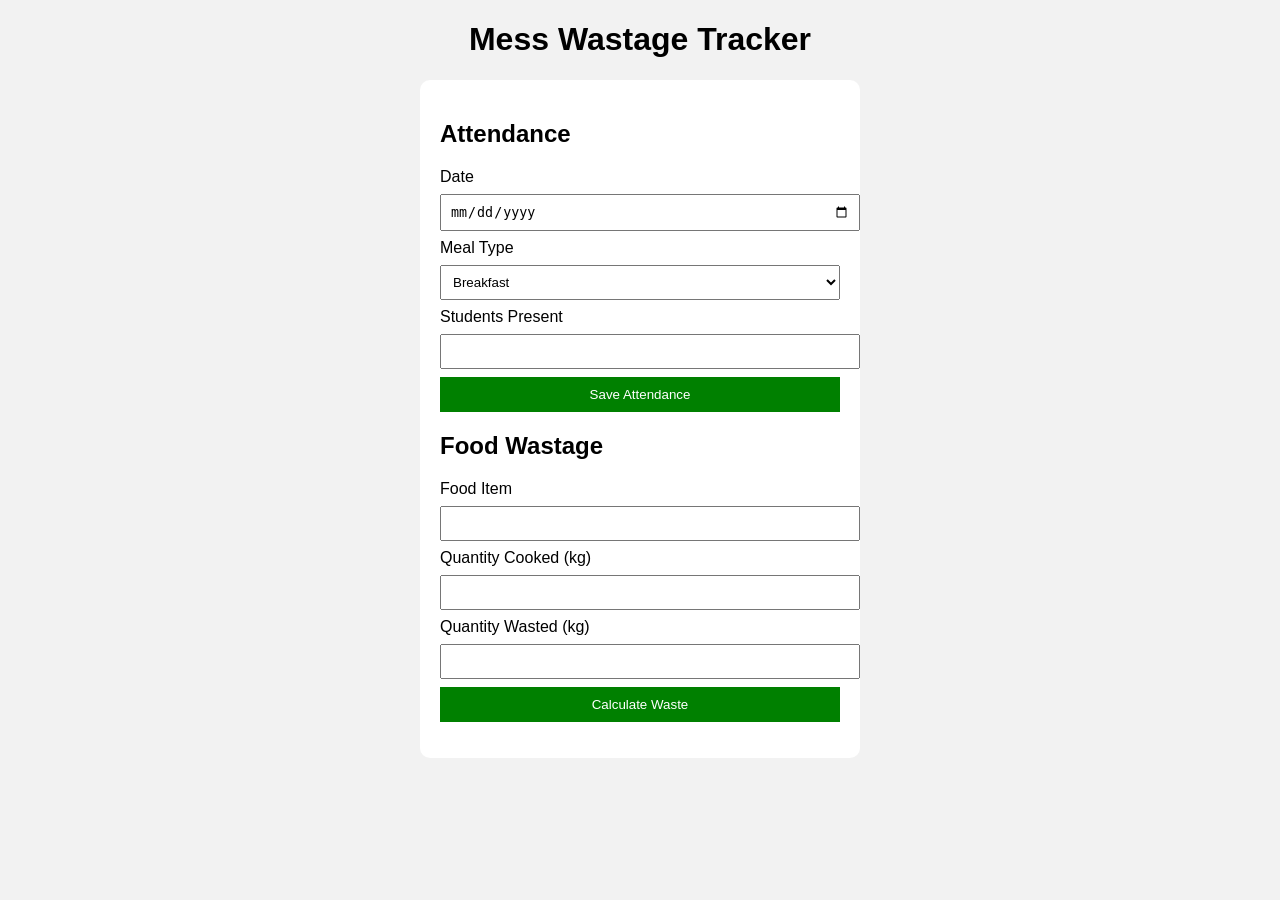
==== index.html @ 3ab22391 "Initial commit - mess tracker project" ====
<!DOCTYPE html>
<html>
<head>
    <title>Mess Wastage Tracker</title>
    <link rel="stylesheet" href="style.css">
</head>

<body>

<h1>Mess Wastage Tracker</h1>

<div class="container">

<h2>Attendance</h2>

<label>Date</label>
<input type="date" id="date">

<label>Meal Type</label>
<select id="meal">
<option>Breakfast</option>
<option>Lunch</option>
<option>Dinner</option>
</select>

<label>Students Present</label>
<input type="number" id="students">

<button onclick="saveAttendance()">Save Attendance</button>

<h2>Food Wastage</h2>

<label>Food Item</label>
<input type="text" id="food">

<label>Quantity Cooked (kg)</label>
<input type="number" id="cooked">

<label>Quantity Wasted (kg)</label>
<input type="number" id="wasted">

<button onclick="calculateWaste()">Calculate Waste</button>

<p id="result"></p>

</div>

<script src="script.js"></script>

</body>
</html>
---- style.css ----
body{
    font-family: Arial;
    background-color: #f2f2f2;
}

h1{
    text-align:center;
}

.container{
    width:400px;
    margin:auto;
    background:white;
    padding:20px;
    border-radius:10px;
}

input,select{
    width:100%;
    padding:8px;
    margin:8px 0;
}

button{
    width:100%;
    padding:10px;
    background-color:green;
    color:white;
    border:none;
    cursor:pointer;
}

button:hover{
    background-color:darkgreen;
}
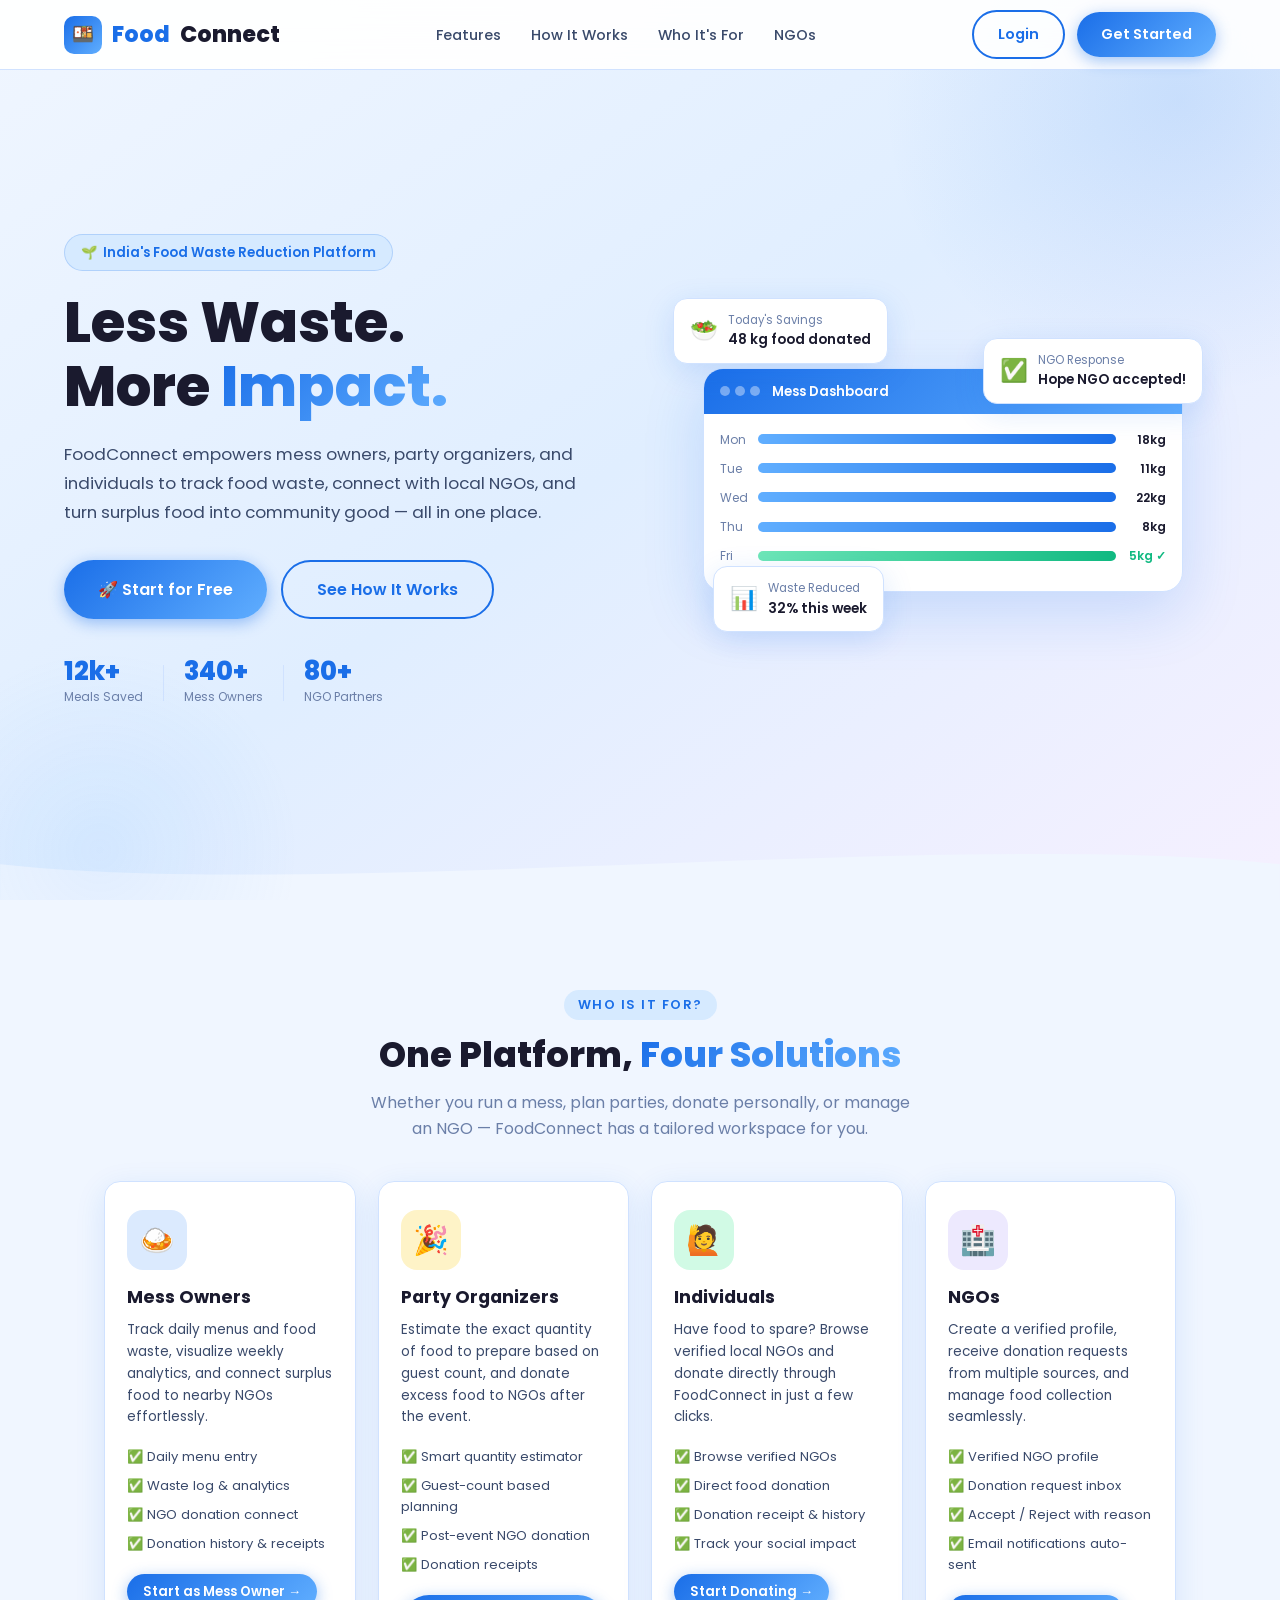
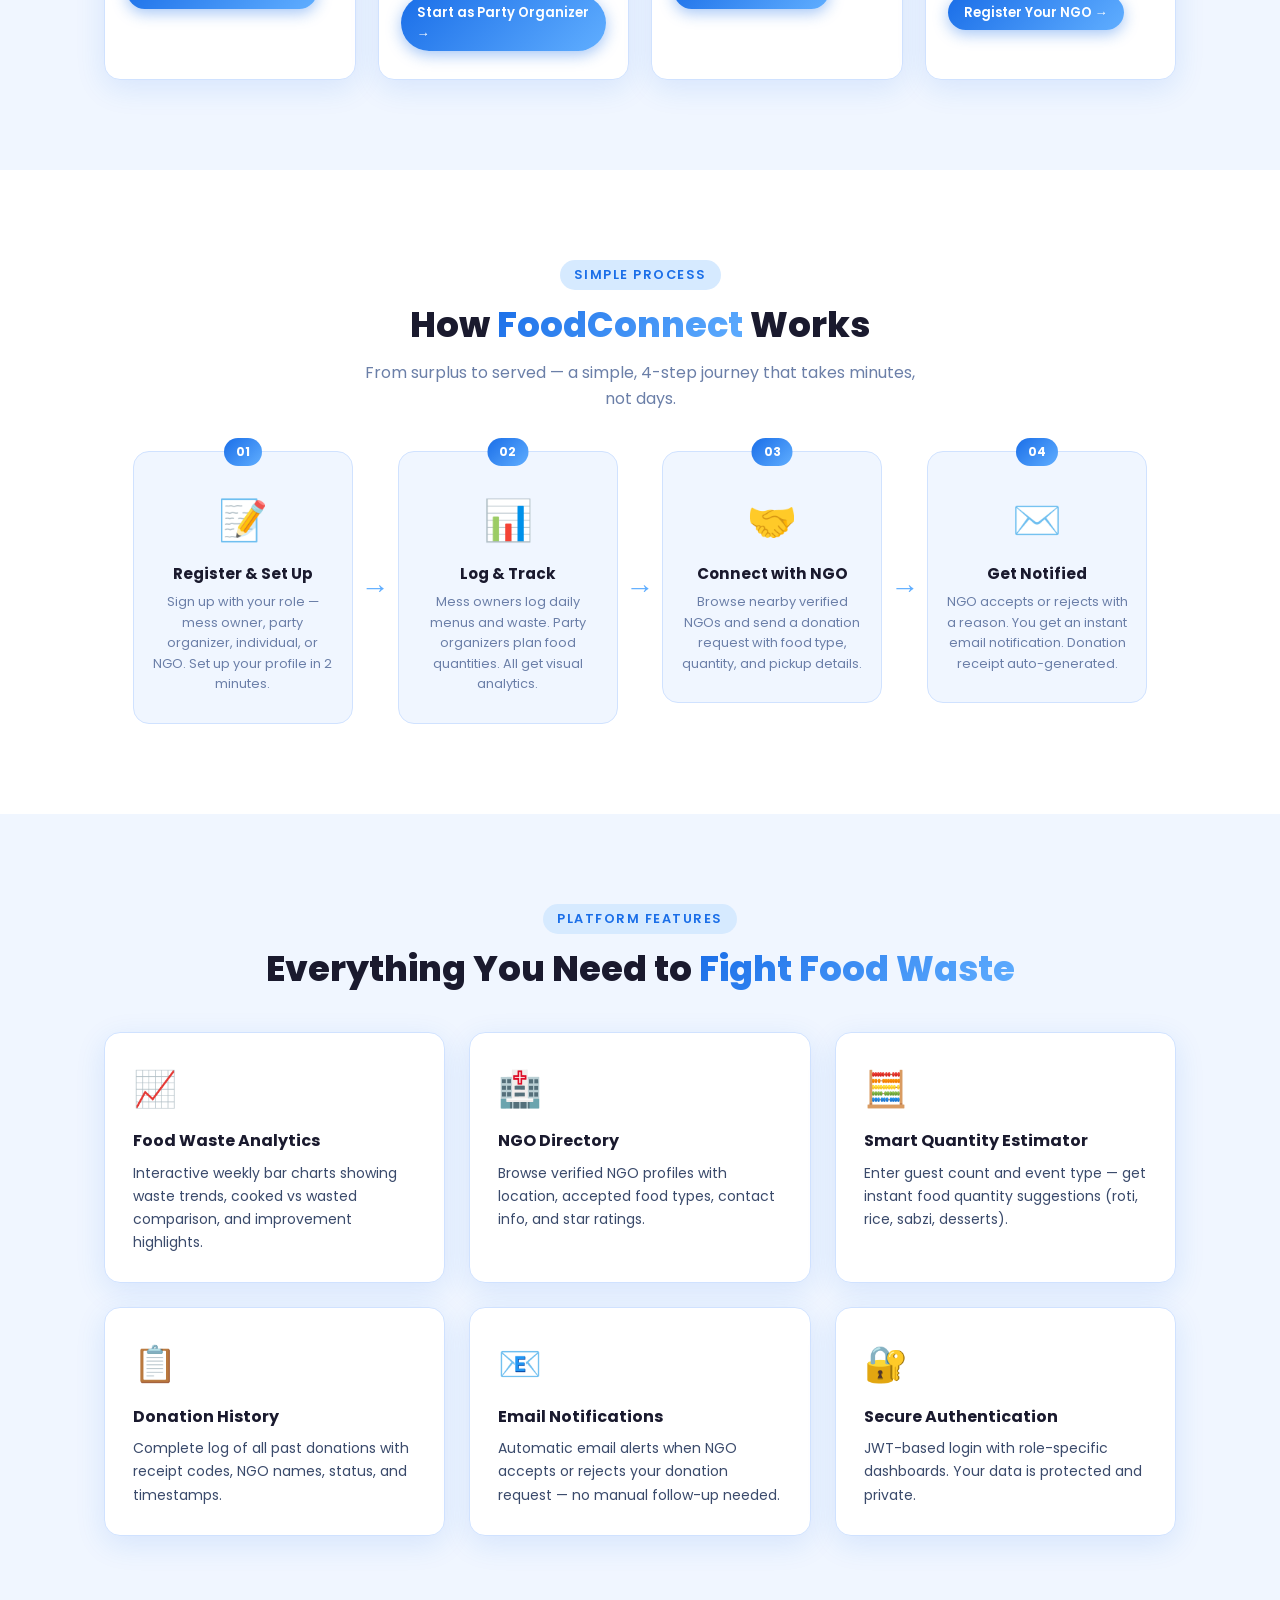
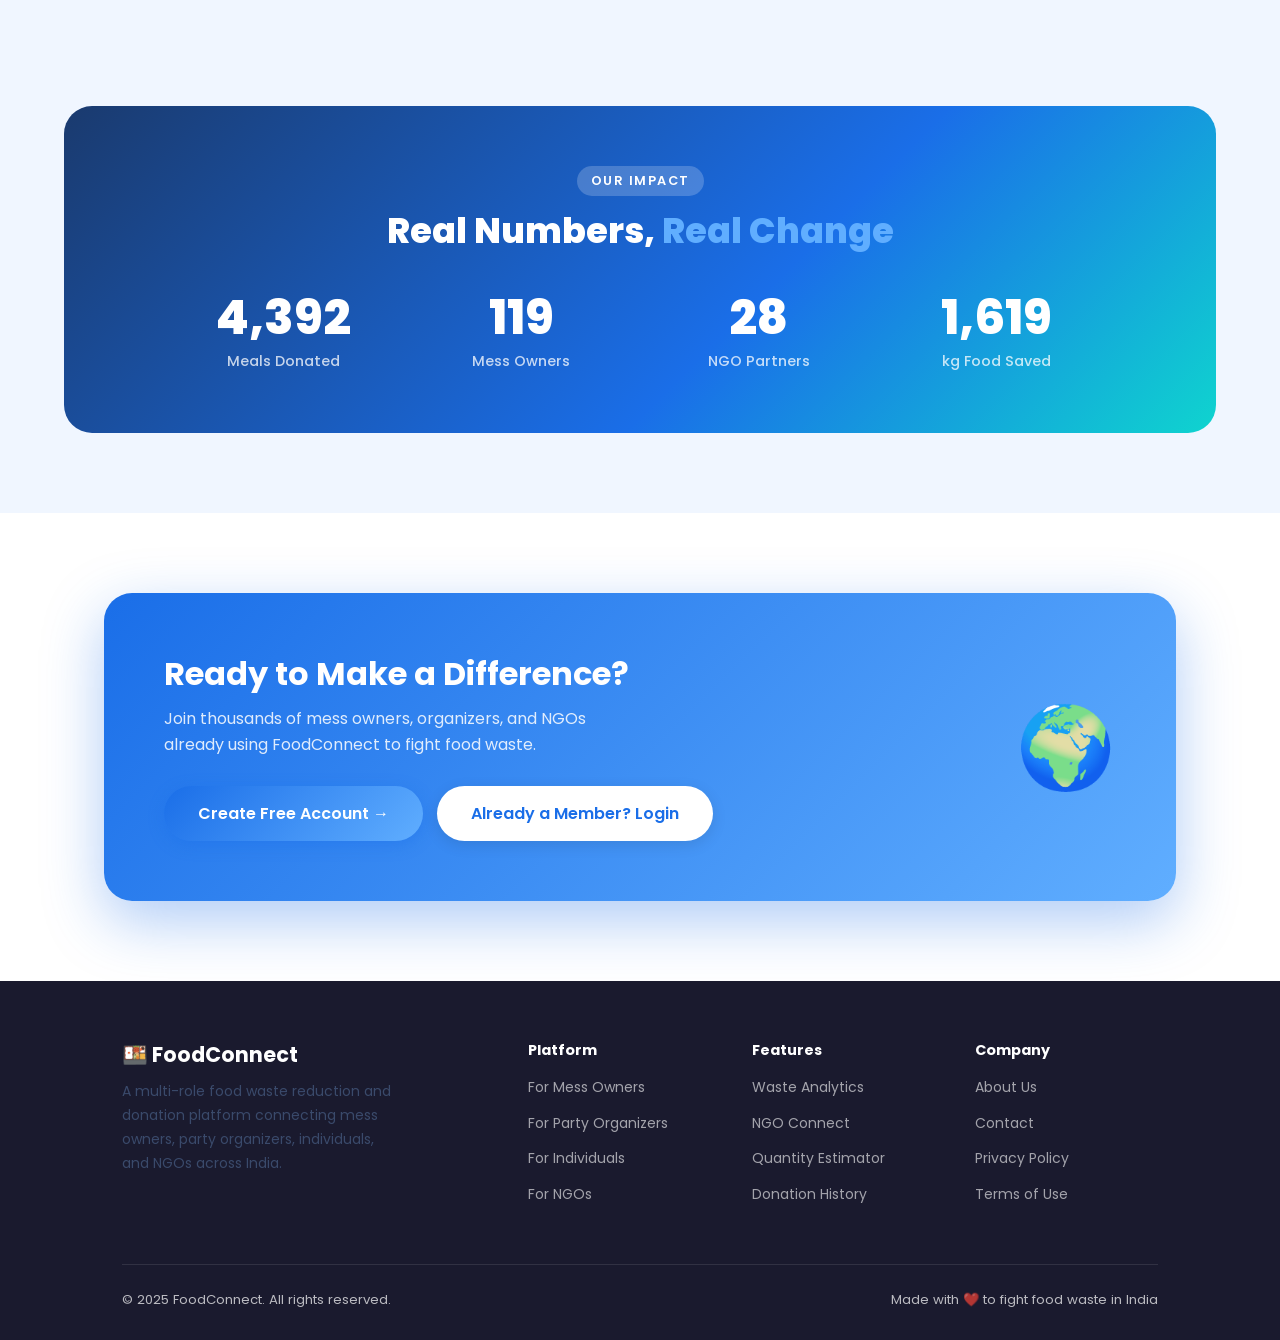
==== commit b63a7f40: "Add full FoodConnect app - frontend, backend, auth fix, email optional config" ====
--- a/index.html
+++ b/index.html
@@ -1,51 +1,379 @@
 <!DOCTYPE html>
-<html>
+<html lang="en">
 <head>
-    <title>Mess Wastage Tracker</title>
-    <link rel="stylesheet" href="style.css">
+  <meta charset="UTF-8">
+  <meta name="viewport" content="width=device-width, initial-scale=1.0">
+  <title>FoodConnect — Food Waste Reduction & Donation Platform</title>
+  <meta name="description" content="FoodConnect connects mess owners, party organizers, and individuals with NGOs to reduce food waste and feed communities.">
+  <link rel="stylesheet" href="style.css">
+  <link rel="stylesheet" href="css/landing.css">
 </head>
-
 <body>
 
-<h1>Mess Wastage Tracker</h1>
-
-<div class="container">
-
-<h2>Attendance</h2>
-
-<label>Date</label>
-<input type="date" id="date">
-
-<label>Meal Type</label>
-<select id="meal">
-<option>Breakfast</option>
-<option>Lunch</option>
-<option>Dinner</option>
-</select>
-
-<label>Students Present</label>
-<input type="number" id="students">
-
-<button onclick="saveAttendance()">Save Attendance</button>
-
-<h2>Food Wastage</h2>
-
-<label>Food Item</label>
-<input type="text" id="food">
-
-<label>Quantity Cooked (kg)</label>
-<input type="number" id="cooked">
-
-<label>Quantity Wasted (kg)</label>
-<input type="number" id="wasted">
-
-<button onclick="calculateWaste()">Calculate Waste</button>
-
-<p id="result"></p>
-
-</div>
-
-<script src="script.js"></script>
-
+<!-- NAVBAR -->
+<nav class="navbar" id="navbar">
+  <div class="nav-logo">
+    <div class="logo-icon">🍱</div>
+    Food<span>Connect</span>
+  </div>
+  <ul class="nav-links">
+    <li><a href="#features">Features</a></li>
+    <li><a href="#how-it-works">How It Works</a></li>
+    <li><a href="#roles">Who It's For</a></li>
+    <li><a href="#ngos">NGOs</a></li>
+  </ul>
+  <div class="nav-btns">
+    <a href="login.html" class="btn btn-outline">Login</a>
+    <a href="signup.html" class="btn btn-primary">Get Started</a>
+  </div>
+</nav>
+
+<!-- HERO SECTION -->
+<section class="hero hero-bg" id="hero">
+  <div class="hero-container">
+    <div class="hero-content animate-fade-left">
+      <div class="hero-badge">
+        <span>🌱</span> India's Food Waste Reduction Platform
+      </div>
+      <h1 class="hero-title">
+        Less Waste.<br>
+        More <span class="gradient-text">Impact.</span>
+      </h1>
+      <p class="hero-desc">
+        FoodConnect empowers mess owners, party organizers, and individuals to track food waste,
+        connect with local NGOs, and turn surplus food into community good — all in one place.
+      </p>
+      <div class="hero-actions">
+        <a href="signup.html" class="btn btn-primary btn-lg">
+          🚀 Start for Free
+        </a>
+        <a href="#how-it-works" class="btn btn-outline btn-lg">
+          See How It Works
+        </a>
+      </div>
+      <div class="hero-stats-row">
+        <div class="hero-stat">
+          <div class="hero-stat-value">12k+</div>
+          <div class="hero-stat-label">Meals Saved</div>
+        </div>
+        <div class="hero-stat-divider"></div>
+        <div class="hero-stat">
+          <div class="hero-stat-value">340+</div>
+          <div class="hero-stat-label">Mess Owners</div>
+        </div>
+        <div class="hero-stat-divider"></div>
+        <div class="hero-stat">
+          <div class="hero-stat-value">80+</div>
+          <div class="hero-stat-label">NGO Partners</div>
+        </div>
+      </div>
+    </div>
+    <div class="hero-visual animate-fade-right">
+      <div class="hero-card-float float">
+        <div class="float-card card-1">
+          <div class="float-icon">🥗</div>
+          <div>
+            <div class="float-label">Today's Savings</div>
+            <div class="float-value">48 kg food donated</div>
+          </div>
+        </div>
+        <div class="float-card card-2">
+          <div class="float-icon">✅</div>
+          <div>
+            <div class="float-label">NGO Response</div>
+            <div class="float-value">Hope NGO accepted!</div>
+          </div>
+        </div>
+        <div class="float-card card-3">
+          <div class="float-icon">📊</div>
+          <div>
+            <div class="float-label">Waste Reduced</div>
+            <div class="float-value">32% this week</div>
+          </div>
+        </div>
+        <div class="hero-dashboard-preview">
+          <div class="preview-header">
+            <div class="preview-dots">
+              <span></span><span></span><span></span>
+            </div>
+            <div class="preview-title">Mess Dashboard</div>
+          </div>
+          <div class="preview-body">
+            <div class="preview-bar-row">
+              <span>Mon</span>
+              <div class="preview-bar" style="width:65%"></div>
+              <span class="preview-val">18kg</span>
+            </div>
+            <div class="preview-bar-row">
+              <span>Tue</span>
+              <div class="preview-bar" style="width:40%"></div>
+              <span class="preview-val">11kg</span>
+            </div>
+            <div class="preview-bar-row">
+              <span>Wed</span>
+              <div class="preview-bar" style="width:80%"></div>
+              <span class="preview-val">22kg</span>
+            </div>
+            <div class="preview-bar-row">
+              <span>Thu</span>
+              <div class="preview-bar" style="width:30%"></div>
+              <span class="preview-val">8kg</span>
+            </div>
+            <div class="preview-bar-row">
+              <span>Fri</span>
+              <div class="preview-bar green-bar" style="width:20%"></div>
+              <span class="preview-val good">5kg ✓</span>
+            </div>
+          </div>
+        </div>
+      </div>
+    </div>
+  </div>
+  <div class="hero-wave">
+    <svg viewBox="0 0 1440 100" xmlns="http://www.w3.org/2000/svg">
+      <path d="M0,60 C360,100 1080,20 1440,60 L1440,100 L0,100 Z" fill="#f0f6ff"/>
+    </svg>
+  </div>
+</section>
+
+<!-- ROLE CARDS SECTION -->
+<section class="roles-section" id="roles">
+  <div class="section-container">
+    <div class="section-title">
+      <span class="eyebrow">Who Is It For?</span>
+      <h2>One Platform, <span class="gradient-text">Four Solutions</span></h2>
+      <p>Whether you run a mess, plan parties, donate personally, or manage an NGO — FoodConnect has a tailored workspace for you.</p>
+    </div>
+    <div class="roles-grid">
+
+      <div class="role-card">
+        <div class="role-card-icon mess">🍛</div>
+        <h3>Mess Owners</h3>
+        <p>Track daily menus and food waste, visualize weekly analytics, and connect surplus food to nearby NGOs effortlessly.</p>
+        <ul class="role-features">
+          <li>✅ Daily menu entry</li>
+          <li>✅ Waste log & analytics</li>
+          <li>✅ NGO donation connect</li>
+          <li>✅ Donation history & receipts</li>
+        </ul>
+        <a href="signup.html?role=MESS" class="btn btn-primary btn-sm mt-4">Start as Mess Owner →</a>
+      </div>
+
+      <div class="role-card">
+        <div class="role-card-icon party">🎉</div>
+        <h3>Party Organizers</h3>
+        <p>Estimate the exact quantity of food to prepare based on guest count, and donate excess food to NGOs after the event.</p>
+        <ul class="role-features">
+          <li>✅ Smart quantity estimator</li>
+          <li>✅ Guest-count based planning</li>
+          <li>✅ Post-event NGO donation</li>
+          <li>✅ Donation receipts</li>
+        </ul>
+        <a href="signup.html?role=PARTY" class="btn btn-primary btn-sm mt-4">Start as Party Organizer →</a>
+      </div>
+
+      <div class="role-card">
+        <div class="role-card-icon individual">🙋</div>
+        <h3>Individuals</h3>
+        <p>Have food to spare? Browse verified local NGOs and donate directly through FoodConnect in just a few clicks.</p>
+        <ul class="role-features">
+          <li>✅ Browse verified NGOs</li>
+          <li>✅ Direct food donation</li>
+          <li>✅ Donation receipt & history</li>
+          <li>✅ Track your social impact</li>
+        </ul>
+        <a href="signup.html?role=INDIVIDUAL" class="btn btn-primary btn-sm mt-4">Start Donating →</a>
+      </div>
+
+      <div class="role-card">
+        <div class="role-card-icon ngo">🏥</div>
+        <h3>NGOs</h3>
+        <p>Create a verified profile, receive donation requests from multiple sources, and manage food collection seamlessly.</p>
+        <ul class="role-features">
+          <li>✅ Verified NGO profile</li>
+          <li>✅ Donation request inbox</li>
+          <li>✅ Accept / Reject with reason</li>
+          <li>✅ Email notifications auto-sent</li>
+        </ul>
+        <a href="signup.html?role=NGO" class="btn btn-primary btn-sm mt-4">Register Your NGO →</a>
+      </div>
+
+    </div>
+  </div>
+</section>
+
+<!-- HOW IT WORKS -->
+<section class="how-section" id="how-it-works">
+  <div class="section-container">
+    <div class="section-title">
+      <span class="eyebrow">Simple Process</span>
+      <h2>How <span class="gradient-text">FoodConnect</span> Works</h2>
+      <p>From surplus to served — a simple, 4-step journey that takes minutes, not days.</p>
+    </div>
+    <div class="steps-timeline">
+      <div class="step-item">
+        <div class="step-number">01</div>
+        <div class="step-icon">📝</div>
+        <h4>Register & Set Up</h4>
+        <p>Sign up with your role — mess owner, party organizer, individual, or NGO. Set up your profile in 2 minutes.</p>
+      </div>
+      <div class="step-arrow">→</div>
+      <div class="step-item">
+        <div class="step-number">02</div>
+        <div class="step-icon">📊</div>
+        <h4>Log & Track</h4>
+        <p>Mess owners log daily menus and waste. Party organizers plan food quantities. All get visual analytics.</p>
+      </div>
+      <div class="step-arrow">→</div>
+      <div class="step-item">
+        <div class="step-number">03</div>
+        <div class="step-icon">🤝</div>
+        <h4>Connect with NGO</h4>
+        <p>Browse nearby verified NGOs and send a donation request with food type, quantity, and pickup details.</p>
+      </div>
+      <div class="step-arrow">→</div>
+      <div class="step-item">
+        <div class="step-number">04</div>
+        <div class="step-icon">✉️</div>
+        <h4>Get Notified</h4>
+        <p>NGO accepts or rejects with a reason. You get an instant email notification. Donation receipt auto-generated.</p>
+      </div>
+    </div>
+  </div>
+</section>
+
+<!-- FEATURES SECTION -->
+<section class="features-section" id="features">
+  <div class="section-container">
+    <div class="section-title">
+      <span class="eyebrow">Platform Features</span>
+      <h2>Everything You Need to <span class="gradient-text">Fight Food Waste</span></h2>
+    </div>
+    <div class="features-grid">
+      <div class="feature-card">
+        <div class="feature-icon">📈</div>
+        <h4>Food Waste Analytics</h4>
+        <p>Interactive weekly bar charts showing waste trends, cooked vs wasted comparison, and improvement highlights.</p>
+      </div>
+      <div class="feature-card">
+        <div class="feature-icon">🏥</div>
+        <h4>NGO Directory</h4>
+        <p>Browse verified NGO profiles with location, accepted food types, contact info, and star ratings.</p>
+      </div>
+      <div class="feature-card">
+        <div class="feature-icon">🧮</div>
+        <h4>Smart Quantity Estimator</h4>
+        <p>Enter guest count and event type — get instant food quantity suggestions (roti, rice, sabzi, desserts).</p>
+      </div>
+      <div class="feature-card">
+        <div class="feature-icon">📋</div>
+        <h4>Donation History</h4>
+        <p>Complete log of all past donations with receipt codes, NGO names, status, and timestamps.</p>
+      </div>
+      <div class="feature-card">
+        <div class="feature-icon">📧</div>
+        <h4>Email Notifications</h4>
+        <p>Automatic email alerts when NGO accepts or rejects your donation request — no manual follow-up needed.</p>
+      </div>
+      <div class="feature-card">
+        <div class="feature-icon">🔐</div>
+        <h4>Secure Authentication</h4>
+        <p>JWT-based login with role-specific dashboards. Your data is protected and private.</p>
+      </div>
+    </div>
+  </div>
+</section>
+
+<!-- IMPACT COUNTER SECTION -->
+<section class="impact-section">
+  <div class="impact-bg">
+    <div class="section-container">
+      <div class="section-title">
+        <span class="eyebrow" style="background:rgba(255,255,255,0.2);color:white;">Our Impact</span>
+        <h2 style="color:white;">Real Numbers, <span style="color:#60aeff">Real Change</span></h2>
+      </div>
+      <div class="impact-grid">
+        <div class="impact-item">
+          <div class="impact-number" data-target="12480">0</div>
+          <div class="impact-label">Meals Donated</div>
+        </div>
+        <div class="impact-item">
+          <div class="impact-number" data-target="340">0</div>
+          <div class="impact-label">Mess Owners</div>
+        </div>
+        <div class="impact-item">
+          <div class="impact-number" data-target="82">0</div>
+          <div class="impact-label">NGO Partners</div>
+        </div>
+        <div class="impact-item">
+          <div class="impact-number" data-target="4600">0</div>
+          <div class="impact-label">kg Food Saved</div>
+        </div>
+      </div>
+    </div>
+  </div>
+</section>
+
+<!-- CTA SECTION -->
+<section class="cta-section">
+  <div class="section-container">
+    <div class="cta-card">
+      <div class="cta-content">
+        <h2>Ready to Make a Difference?</h2>
+        <p>Join thousands of mess owners, organizers, and NGOs already using FoodConnect to fight food waste.</p>
+        <div class="cta-actions">
+          <a href="signup.html" class="btn btn-primary btn-lg">Create Free Account →</a>
+          <a href="login.html" class="btn btn-white btn-lg">Already a Member? Login</a>
+        </div>
+      </div>
+      <div class="cta-emoji">🌍</div>
+    </div>
+  </div>
+</section>
+
+<!-- FOOTER -->
+<footer>
+  <div class="section-container">
+    <div class="footer-grid">
+      <div class="footer-brand">
+        <h3>🍱 FoodConnect</h3>
+        <p>A multi-role food waste reduction and donation platform connecting mess owners, party organizers, individuals, and NGOs across India.</p>
+      </div>
+      <div class="footer-col">
+        <h4>Platform</h4>
+        <ul>
+          <li><a href="signup.html?role=MESS">For Mess Owners</a></li>
+          <li><a href="signup.html?role=PARTY">For Party Organizers</a></li>
+          <li><a href="signup.html?role=INDIVIDUAL">For Individuals</a></li>
+          <li><a href="signup.html?role=NGO">For NGOs</a></li>
+        </ul>
+      </div>
+      <div class="footer-col">
+        <h4>Features</h4>
+        <ul>
+          <li><a href="#">Waste Analytics</a></li>
+          <li><a href="#">NGO Connect</a></li>
+          <li><a href="#">Quantity Estimator</a></li>
+          <li><a href="#">Donation History</a></li>
+        </ul>
+      </div>
+      <div class="footer-col">
+        <h4>Company</h4>
+        <ul>
+          <li><a href="#">About Us</a></li>
+          <li><a href="#">Contact</a></li>
+          <li><a href="#">Privacy Policy</a></li>
+          <li><a href="#">Terms of Use</a></li>
+        </ul>
+      </div>
+    </div>
+    <div class="footer-bottom">
+      <span>© 2025 FoodConnect. All rights reserved.</span>
+      <span>Made with ❤️ to fight food waste in India</span>
+    </div>
+  </div>
+</footer>
+
+<script src="js/main.js"></script>
 </body>
 </html>
--- a/style.css
+++ b/style.css
@@ -1,35 +1,794 @@
-body{
-    font-family: Arial;
-    background-color: #f2f2f2;
-}
-
-h1{
-    text-align:center;
-}
-
-.container{
-    width:400px;
-    margin:auto;
-    background:white;
-    padding:20px;
-    border-radius:10px;
-}
-
-input,select{
-    width:100%;
-    padding:8px;
-    margin:8px 0;
-}
-
-button{
-    width:100%;
-    padding:10px;
-    background-color:green;
-    color:white;
-    border:none;
-    cursor:pointer;
-}
-
-button:hover{
-    background-color:darkgreen;
+/* ===== FOOD TRACKER SYSTEM — GLOBAL STYLES ===== */
+@import url('https://fonts.googleapis.com/css2?family=Poppins:wght@300;400;500;600;700;800&display=swap');
+
+/* ===== CSS VARIABLES ===== */
+:root {
+  --primary: #1a6ee8;
+  --primary-dark: #1254c0;
+  --primary-light: #60aeff;
+  --primary-xlight: #d6eaff;
+  --accent: #0fd4cf;
+  --white: #ffffff;
+  --bg: #f0f6ff;
+  --bg2: #e8f2ff;
+  --card-bg: rgba(255, 255, 255, 0.9);
+  --text-dark: #1a1a2e;
+  --text-mid: #3a4a6b;
+  --text-light: #6b7fa8;
+  --border: #d0e2ff;
+  --shadow: 0 8px 30px rgba(26, 110, 232, 0.12);
+  --shadow-hover: 0 16px 48px rgba(26, 110, 232, 0.22);
+  --radius: 16px;
+  --radius-sm: 10px;
+  --transition: 0.3s cubic-bezier(0.25, 0.8, 0.25, 1);
+  --gradient: linear-gradient(135deg, #1a6ee8 0%, #60aeff 100%);
+  --gradient-light: linear-gradient(135deg, #f0f6ff 0%, #e0f0ff 100%);
+  --success: #10b981;
+  --warning: #f59e0b;
+  --danger: #ef4444;
+  --ngo: #8b5cf6;
+}
+
+/* ===== RESET ===== */
+*, *::before, *::after {
+  box-sizing: border-box;
+  margin: 0;
+  padding: 0;
+}
+
+html { scroll-behavior: smooth; }
+
+body {
+  font-family: 'Poppins', sans-serif;
+  background: var(--bg);
+  color: var(--text-dark);
+  line-height: 1.6;
+  overflow-x: hidden;
+}
+
+/* ===== SCROLLBAR ===== */
+::-webkit-scrollbar { width: 6px; }
+::-webkit-scrollbar-track { background: var(--bg); }
+::-webkit-scrollbar-thumb { background: var(--primary-light); border-radius: 10px; }
+
+/* ===== TYPOGRAPHY ===== */
+h1, h2, h3, h4, h5 { line-height: 1.3; font-weight: 700; color: var(--text-dark); }
+p { color: var(--text-mid); }
+a { text-decoration: none; color: var(--primary); transition: color var(--transition); }
+a:hover { color: var(--primary-dark); }
+
+/* ===== NAVBAR ===== */
+.navbar {
+  position: fixed;
+  top: 0; left: 0; right: 0;
+  z-index: 1000;
+  background: rgba(255, 255, 255, 0.92);
+  backdrop-filter: blur(20px);
+  -webkit-backdrop-filter: blur(20px);
+  border-bottom: 1px solid var(--border);
+  padding: 0 5%;
+  height: 70px;
+  display: flex;
+  align-items: center;
+  justify-content: space-between;
+  transition: box-shadow var(--transition);
+}
+.navbar.scrolled { box-shadow: var(--shadow); }
+
+.nav-logo {
+  display: flex;
+  align-items: center;
+  gap: 10px;
+  font-size: 1.4rem;
+  font-weight: 800;
+  color: var(--primary);
+}
+.nav-logo span { color: var(--text-dark); }
+.nav-logo .logo-icon {
+  width: 38px; height: 38px;
+  background: var(--gradient);
+  border-radius: 10px;
+  display: flex; align-items: center; justify-content: center;
+  color: white;
+  font-size: 1.1rem;
+}
+
+.nav-links {
+  display: flex;
+  align-items: center;
+  gap: 30px;
+  list-style: none;
+}
+.nav-links a {
+  font-size: 0.9rem;
+  font-weight: 500;
+  color: var(--text-mid);
+  padding: 6px 0;
+  position: relative;
+}
+.nav-links a::after {
+  content: '';
+  position: absolute;
+  bottom: 0; left: 0;
+  width: 0; height: 2px;
+  background: var(--primary);
+  transition: width var(--transition);
+}
+.nav-links a:hover::after { width: 100%; }
+.nav-links a:hover { color: var(--primary); }
+
+.nav-btns { display: flex; gap: 12px; align-items: center; }
+
+/* ===== BUTTONS ===== */
+.btn {
+  display: inline-flex;
+  align-items: center;
+  gap: 8px;
+  padding: 11px 24px;
+  border-radius: 50px;
+  font-family: 'Poppins', sans-serif;
+  font-size: 0.9rem;
+  font-weight: 600;
+  cursor: pointer;
+  border: none;
+  transition: all var(--transition);
+  position: relative;
+  overflow: hidden;
+}
+.btn::before {
+  content: '';
+  position: absolute;
+  inset: 0;
+  background: rgba(255,255,255,0.15);
+  opacity: 0;
+  transition: opacity var(--transition);
+}
+.btn:hover::before { opacity: 1; }
+
+.btn-primary {
+  background: var(--gradient);
+  color: white;
+  box-shadow: 0 4px 15px rgba(26, 110, 232, 0.4);
+}
+.btn-primary:hover {
+  box-shadow: 0 8px 25px rgba(26, 110, 232, 0.5);
+  transform: translateY(-2px);
+  color: white;
+}
+
+.btn-outline {
+  background: transparent;
+  color: var(--primary);
+  border: 2px solid var(--primary);
+}
+.btn-outline:hover {
+  background: var(--primary-xlight);
+  transform: translateY(-2px);
+}
+
+.btn-white {
+  background: white;
+  color: var(--primary);
+  box-shadow: 0 4px 15px rgba(0,0,0,0.1);
+}
+.btn-white:hover {
+  transform: translateY(-2px);
+  box-shadow: 0 8px 25px rgba(0,0,0,0.15);
+}
+
+.btn-success {
+  background: linear-gradient(135deg, #10b981, #059669);
+  color: white;
+  box-shadow: 0 4px 15px rgba(16,185,129,0.4);
+}
+.btn-success:hover { transform: translateY(-2px); box-shadow: 0 8px 25px rgba(16,185,129,0.5); }
+
+.btn-danger {
+  background: linear-gradient(135deg, #ef4444, #dc2626);
+  color: white;
+  box-shadow: 0 4px 15px rgba(239,68,68,0.35);
+}
+.btn-danger:hover { transform: translateY(-2px); }
+
+.btn-sm { padding: 7px 16px; font-size: 0.82rem; }
+.btn-lg { padding: 15px 34px; font-size: 1rem; }
+.btn-block { width: 100%; justify-content: center; }
+
+/* ===== CARDS ===== */
+.card {
+  background: var(--card-bg);
+  border-radius: var(--radius);
+  box-shadow: var(--shadow);
+  border: 1px solid var(--border);
+  padding: 28px;
+  transition: all var(--transition);
+  backdrop-filter: blur(10px);
+}
+.card:hover {
+  box-shadow: var(--shadow-hover);
+  transform: translateY(-4px);
+}
+
+/* ===== FORM ELEMENTS ===== */
+.form-group {
+  margin-bottom: 20px;
+  display: flex;
+  flex-direction: column;
+  gap: 6px;
+}
+.form-group label {
+  font-size: 0.85rem;
+  font-weight: 600;
+  color: var(--text-mid);
+  letter-spacing: 0.3px;
+}
+.form-control {
+  padding: 12px 16px;
+  border: 1.5px solid var(--border);
+  border-radius: var(--radius-sm);
+  font-family: 'Poppins', sans-serif;
+  font-size: 0.9rem;
+  color: var(--text-dark);
+  background: white;
+  transition: all var(--transition);
+  outline: none;
+  width: 100%;
+}
+.form-control:focus {
+  border-color: var(--primary);
+  box-shadow: 0 0 0 3px rgba(26, 110, 232, 0.15);
+}
+.form-control::placeholder { color: var(--text-light); }
+
+select.form-control { appearance: none; cursor: pointer; }
+
+/* ===== BADGES ===== */
+.badge {
+  display: inline-flex;
+  align-items: center;
+  gap: 4px;
+  padding: 4px 12px;
+  border-radius: 50px;
+  font-size: 0.76rem;
+  font-weight: 600;
+  letter-spacing: 0.4px;
+}
+.badge-primary { background: var(--primary-xlight); color: var(--primary); }
+.badge-success { background: #d1fae5; color: #059669; }
+.badge-warning { background: #fef3c7; color: #d97706; }
+.badge-danger { background: #fee2e2; color: #dc2626; }
+.badge-ngo { background: #ede9fe; color: #7c3aed; }
+.badge-pending { background: #fef3c7; color: #d97706; }
+
+/* ===== TABLE ===== */
+.table-wrapper {
+  overflow-x: auto;
+  border-radius: var(--radius-sm);
+  border: 1px solid var(--border);
+}
+table {
+  width: 100%;
+  border-collapse: collapse;
+  background: white;
+}
+thead th {
+  background: var(--gradient);
+  color: white;
+  padding: 12px 16px;
+  font-size: 0.82rem;
+  font-weight: 600;
+  letter-spacing: 0.5px;
+  text-align: left;
+  white-space: nowrap;
+}
+tbody td {
+  padding: 12px 16px;
+  font-size: 0.88rem;
+  color: var(--text-mid);
+  border-bottom: 1px solid var(--border);
+}
+tbody tr:last-child td { border-bottom: none; }
+tbody tr:hover { background: var(--bg); }
+
+/* ===== SECTION TITLE ===== */
+.section-title {
+  margin-bottom: 40px;
+  text-align: center;
+}
+.section-title .eyebrow {
+  display: inline-block;
+  background: var(--primary-xlight);
+  color: var(--primary);
+  font-size: 0.8rem;
+  font-weight: 600;
+  letter-spacing: 1.5px;
+  text-transform: uppercase;
+  padding: 5px 14px;
+  border-radius: 50px;
+  margin-bottom: 12px;
+}
+.section-title h2 {
+  font-size: 2.2rem;
+  font-weight: 800;
+  margin-bottom: 12px;
+}
+.section-title p { color: var(--text-light); max-width: 560px; margin: 0 auto; }
+
+/* ===== DASHBOARD LAYOUT ===== */
+.dashboard-wrapper {
+  display: flex;
+  min-height: 100vh;
+  padding-top: 70px;
+}
+
+.sidebar {
+  width: 260px;
+  min-height: calc(100vh - 70px);
+  background: white;
+  border-right: 1px solid var(--border);
+  padding: 24px 0;
+  position: fixed;
+  top: 70px;
+  left: 0;
+  overflow-y: auto;
+  z-index: 100;
+  box-shadow: 4px 0 20px rgba(26,110,232,0.05);
+}
+
+.sidebar-header {
+  padding: 0 20px 20px;
+  border-bottom: 1px solid var(--border);
+  margin-bottom: 16px;
+}
+.sidebar-user-name { font-weight: 700; font-size: 1rem; color: var(--text-dark); }
+.sidebar-user-role { font-size: 0.78rem; color: var(--text-light); margin-top: 2px; }
+.sidebar-avatar {
+  width: 44px; height: 44px;
+  background: var(--gradient);
+  border-radius: 12px;
+  display: flex; align-items: center; justify-content: center;
+  color: white;
+  font-size: 1.2rem;
+  margin-bottom: 10px;
+}
+
+.sidebar-nav { padding: 0 12px; }
+.sidebar-label {
+  font-size: 0.72rem;
+  font-weight: 700;
+  letter-spacing: 1.2px;
+  text-transform: uppercase;
+  color: var(--text-light);
+  padding: 6px 10px;
+  margin-top: 10px;
+}
+.sidebar-nav a {
+  display: flex;
+  align-items: center;
+  gap: 10px;
+  padding: 10px 12px;
+  border-radius: var(--radius-sm);
+  font-size: 0.875rem;
+  font-weight: 500;
+  color: var(--text-mid);
+  transition: all var(--transition);
+  margin-bottom: 2px;
+}
+.sidebar-nav a .icon { font-size: 1.1rem; width: 22px; text-align: center; }
+.sidebar-nav a:hover { background: var(--bg); color: var(--primary); }
+.sidebar-nav a.active { background: var(--primary-xlight); color: var(--primary); font-weight: 600; }
+
+.main-content {
+  margin-left: 260px;
+  flex: 1;
+  padding: 32px;
+  min-height: calc(100vh - 70px);
+}
+
+/* ===== STATS CARDS ===== */
+.stats-grid {
+  display: grid;
+  grid-template-columns: repeat(auto-fit, minmax(200px, 1fr));
+  gap: 20px;
+  margin-bottom: 28px;
+}
+.stat-card {
+  background: white;
+  border-radius: var(--radius);
+  padding: 22px;
+  border: 1px solid var(--border);
+  display: flex;
+  align-items: center;
+  gap: 16px;
+  box-shadow: var(--shadow);
+  transition: all var(--transition);
+}
+.stat-card:hover { transform: translateY(-3px); box-shadow: var(--shadow-hover); }
+.stat-icon {
+  width: 52px; height: 52px;
+  border-radius: 14px;
+  display: flex; align-items: center; justify-content: center;
+  font-size: 1.5rem;
+  flex-shrink: 0;
+}
+.stat-icon.blue { background: var(--primary-xlight); }
+.stat-icon.green { background: #d1fae5; }
+.stat-icon.orange { background: #fef3c7; }
+.stat-icon.purple { background: #ede9fe; }
+.stat-value { font-size: 1.8rem; font-weight: 800; color: var(--text-dark); line-height: 1; }
+.stat-label { font-size: 0.8rem; color: var(--text-light); margin-top: 4px; }
+
+/* ===== SECTION HEADINGS in Dashboard ===== */
+.section-heading {
+  display: flex;
+  align-items: center;
+  justify-content: space-between;
+  margin-bottom: 20px;
+}
+.section-heading h3 {
+  font-size: 1.15rem;
+  font-weight: 700;
+  color: var(--text-dark);
+  display: flex;
+  align-items: center;
+  gap: 8px;
+}
+
+/* ===== CHART CONTAINER ===== */
+.chart-card {
+  background: white;
+  border-radius: var(--radius);
+  padding: 26px;
+  border: 1px solid var(--border);
+  box-shadow: var(--shadow);
+  margin-bottom: 28px;
+}
+.chart-card canvas { max-height: 300px; }
+
+/* ===== NGO CARDS ===== */
+.ngo-grid {
+  display: grid;
+  grid-template-columns: repeat(auto-fill, minmax(280px, 1fr));
+  gap: 20px;
+}
+.ngo-card {
+  background: white;
+  border-radius: var(--radius);
+  border: 1px solid var(--border);
+  padding: 22px;
+  box-shadow: var(--shadow);
+  transition: all var(--transition);
+}
+.ngo-card:hover { transform: translateY(-4px); box-shadow: var(--shadow-hover); }
+.ngo-card-header { display: flex; align-items: center; gap: 14px; margin-bottom: 14px; }
+.ngo-avatar {
+  width: 48px; height: 48px;
+  border-radius: 12px;
+  background: linear-gradient(135deg, #8b5cf6, #6d28d9);
+  display: flex; align-items: center; justify-content: center;
+  color: white;
+  font-size: 1.3rem;
+}
+.ngo-name { font-weight: 700; font-size: 0.95rem; color: var(--text-dark); }
+.ngo-location { font-size: 0.8rem; color: var(--text-light); margin-top: 2px; }
+.ngo-meta { display: flex; gap: 8px; flex-wrap: wrap; margin-bottom: 14px; }
+.ngo-accepts { font-size: 0.8rem; color: var(--text-mid); margin-bottom: 14px; }
+.star-rating { color: #f59e0b; font-size: 0.9rem; }
+
+/* ===== MODAL ===== */
+.modal-overlay {
+  position: fixed;
+  inset: 0;
+  background: rgba(10, 20, 60, 0.55);
+  backdrop-filter: blur(4px);
+  z-index: 2000;
+  display: flex;
+  align-items: center;
+  justify-content: center;
+  opacity: 0;
+  pointer-events: none;
+  transition: opacity var(--transition);
+}
+.modal-overlay.active { opacity: 1; pointer-events: all; }
+.modal {
+  background: white;
+  border-radius: var(--radius);
+  padding: 32px;
+  max-width: 520px;
+  width: 90%;
+  box-shadow: 0 24px 60px rgba(0,0,0,0.18);
+  transform: scale(0.9);
+  transition: transform var(--transition);
+}
+.modal-overlay.active .modal { transform: scale(1); }
+.modal-header {
+  display: flex;
+  align-items: center;
+  justify-content: space-between;
+  margin-bottom: 24px;
+}
+.modal-close {
+  background: var(--bg);
+  border: none;
+  width: 34px; height: 34px;
+  border-radius: 50%;
+  cursor: pointer;
+  font-size: 1.1rem;
+  display: flex; align-items: center; justify-content: center;
+  transition: background var(--transition);
+  color: var(--text-mid);
+}
+.modal-close:hover { background: var(--border); }
+
+/* ===== NOTIFICATION BELL ===== */
+.notif-btn {
+  position: relative;
+  background: var(--bg);
+  border: 1px solid var(--border);
+  border-radius: 50%;
+  width: 38px; height: 38px;
+  cursor: pointer;
+  display: flex; align-items: center; justify-content: center;
+  font-size: 1.1rem;
+  transition: all var(--transition);
+}
+.notif-btn:hover { background: var(--primary-xlight); }
+.notif-badge {
+  position: absolute;
+  top: -4px; right: -4px;
+  background: var(--danger);
+  color: white;
+  width: 18px; height: 18px;
+  border-radius: 50%;
+  font-size: 0.65rem;
+  font-weight: 700;
+  display: flex; align-items: center; justify-content: center;
+  border: 2px solid white;
+}
+
+/* ===== TOAST NOTIFICATIONS ===== */
+.toast-container {
+  position: fixed;
+  bottom: 28px;
+  right: 28px;
+  z-index: 9999;
+  display: flex;
+  flex-direction: column;
+  gap: 12px;
+}
+.toast {
+  background: white;
+  border-radius: var(--radius-sm);
+  padding: 14px 18px;
+  box-shadow: 0 8px 32px rgba(0,0,0,0.15);
+  border-left: 4px solid var(--primary);
+  max-width: 320px;
+  animation: slideInRight 0.3s ease;
+  display: flex;
+  align-items: center;
+  gap: 10px;
+  font-size: 0.875rem;
+  color: var(--text-dark);
+}
+.toast.success { border-color: var(--success); }
+.toast.error { border-color: var(--danger); }
+.toast.warning { border-color: var(--warning); }
+
+/* ===== UTILITY ===== */
+.text-center { text-align: center; }
+.mt-4 { margin-top: 16px; }
+.mt-6 { margin-top: 24px; }
+.mb-4 { margin-bottom: 16px; }
+.mb-6 { margin-bottom: 24px; }
+.gap-2 { gap: 8px; }
+.flex { display: flex; }
+.items-center { align-items: center; }
+.justify-between { justify-content: space-between; }
+.grid-2 { display: grid; grid-template-columns: 1fr 1fr; gap: 20px; }
+.grid-3 { display: grid; grid-template-columns: 1fr 1fr 1fr; gap: 20px; }
+.full-width { width: 100%; }
+.divider { border: none; border-top: 1px solid var(--border); margin: 24px 0; }
+
+/* ===== HERO GRADIENT BG ===== */
+.hero-bg {
+  background: linear-gradient(145deg, #f0f6ff 0%, #e0eeff 50%, #f5f0ff 100%);
+  position: relative;
+  overflow: hidden;
+}
+.hero-bg::before {
+  content: '';
+  position: absolute;
+  top: -200px; right: -200px;
+  width: 600px; height: 600px;
+  background: radial-gradient(circle, rgba(26,110,232,0.12) 0%, transparent 70%);
+  border-radius: 50%;
+}
+.hero-bg::after {
+  content: '';
+  position: absolute;
+  bottom: -150px; left: -100px;
+  width: 400px; height: 400px;
+  background: radial-gradient(circle, rgba(96,174,255,0.1) 0%, transparent 70%);
+  border-radius: 50%;
+}
+
+/* ===== ANIMATIONS ===== */
+@keyframes fadeInUp {
+  from { opacity: 0; transform: translateY(30px); }
+  to { opacity: 1; transform: translateY(0); }
+}
+@keyframes fadeInLeft {
+  from { opacity: 0; transform: translateX(-30px); }
+  to { opacity: 1; transform: translateX(0); }
+}
+@keyframes fadeInRight {
+  from { opacity: 0; transform: translateX(30px); }
+  to { opacity: 1; transform: translateX(0); }
+}
+@keyframes slideInRight {
+  from { opacity: 0; transform: translateX(40px); }
+  to { opacity: 1; transform: translateX(0); }
+}
+@keyframes float {
+  0%, 100% { transform: translateY(0); }
+  50% { transform: translateY(-12px); }
+}
+@keyframes pulse {
+  0%, 100% { opacity: 1; }
+  50% { opacity: 0.6; }
+}
+@keyframes spin { to { transform: rotate(360deg); } }
+
+.animate-fade-up { animation: fadeInUp 0.6s ease forwards; }
+.animate-fade-left { animation: fadeInLeft 0.6s ease forwards; }
+.animate-fade-right { animation: fadeInRight 0.6s ease forwards; }
+.float { animation: float 3s ease-in-out infinite; }
+
+/* ===== AUTH PAGES ===== */
+.auth-page {
+  min-height: 100vh;
+  background: var(--gradient-light);
+  display: flex;
+  align-items: center;
+  justify-content: center;
+  padding: 80px 20px 40px;
+  position: relative;
+  overflow: hidden;
+}
+.auth-page::before {
+  content: '';
+  position: absolute;
+  top: -200px; right: -100px;
+  width: 500px; height: 500px;
+  background: radial-gradient(circle, rgba(26,110,232,0.1) 0%, transparent 70%);
+  border-radius: 50%;
+}
+.auth-card {
+  background: white;
+  border-radius: 24px;
+  padding: 40px;
+  width: 100%;
+  max-width: 480px;
+  box-shadow: 0 20px 60px rgba(26,110,232,0.15);
+  border: 1px solid var(--border);
+  position: relative;
+  z-index: 1;
+}
+.auth-logo {
+  text-align: center;
+  margin-bottom: 28px;
+}
+.auth-logo .logo-mark {
+  display: inline-flex;
+  align-items: center;
+  gap: 10px;
+  font-size: 1.5rem;
+  font-weight: 800;
+  color: var(--primary);
+}
+.auth-logo .logo-mark .icon {
+  width: 44px; height: 44px;
+  background: var(--gradient);
+  border-radius: 12px;
+  display: flex; align-items: center; justify-content: center;
+  color: white;
+  font-size: 1.3rem;
+}
+.auth-title { text-align: center; margin-bottom: 28px; }
+.auth-title h2 { font-size: 1.7rem; font-weight: 700; color: var(--text-dark); }
+.auth-title p { font-size: 0.88rem; color: var(--text-light); margin-top: 6px; }
+
+.role-selector {
+  display: grid;
+  grid-template-columns: 1fr 1fr;
+  gap: 10px;
+  margin-bottom: 22px;
+}
+.role-option {
+  border: 2px solid var(--border);
+  border-radius: var(--radius-sm);
+  padding: 12px 10px;
+  text-align: center;
+  cursor: pointer;
+  transition: all var(--transition);
+}
+.role-option:hover { border-color: var(--primary-light); background: var(--bg); }
+.role-option.selected { border-color: var(--primary); background: var(--primary-xlight); }
+.role-option .role-icon { font-size: 1.5rem; margin-bottom: 4px; }
+.role-option .role-name { font-size: 0.78rem; font-weight: 600; color: var(--text-mid); }
+.role-option.selected .role-name { color: var(--primary); }
+
+.auth-footer { text-align: center; margin-top: 20px; font-size: 0.875rem; color: var(--text-light); }
+.auth-footer a { color: var(--primary); font-weight: 600; }
+
+/* ===== RESPONSIVE ===== */
+@media (max-width: 1024px) {
+  .sidebar { width: 220px; }
+  .main-content { margin-left: 220px; }
+}
+@media (max-width: 768px) {
+  .sidebar { transform: translateX(-100%); transition: transform var(--transition); }
+  .sidebar.open { transform: translateX(0); }
+  .main-content { margin-left: 0; padding: 20px; }
+  .nav-links { display: none; }
+  .grid-2, .grid-3 { grid-template-columns: 1fr; }
+  .stats-grid { grid-template-columns: 1fr 1fr; }
+  .section-title h2 { font-size: 1.7rem; }
+  .auth-card { padding: 28px 20px; }
+  .role-selector { grid-template-columns: 1fr 1fr; }
+}
+@media (max-width: 480px) {
+  .stats-grid { grid-template-columns: 1fr; }
+  .role-selector { grid-template-columns: 1fr 1fr; }
+}
+
+/* ===== LOADING SPINNER ===== */
+.spinner {
+  width: 22px; height: 22px;
+  border: 3px solid rgba(255,255,255,0.3);
+  border-top-color: white;
+  border-radius: 50%;
+  animation: spin 0.8s linear infinite;
+  display: inline-block;
+}
+
+/* ===== EMPTY STATE ===== */
+.empty-state {
+  text-align: center;
+  padding: 48px 24px;
+  color: var(--text-light);
+}
+.empty-state .empty-icon { font-size: 3.5rem; margin-bottom: 14px; opacity: 0.5; }
+.empty-state h4 { color: var(--text-mid); margin-bottom: 8px; }
+.empty-state p { font-size: 0.875rem; }
+
+/* ===== FOOTER ===== */
+footer {
+  background: var(--text-dark);
+  color: rgba(255,255,255,0.7);
+  padding: 60px 5% 30px;
+}
+.footer-grid {
+  display: grid;
+  grid-template-columns: 2fr 1fr 1fr 1fr;
+  gap: 40px;
+  margin-bottom: 48px;
+}
+.footer-brand h3 { color: white; font-size: 1.3rem; margin-bottom: 12px; }
+.footer-brand p { font-size: 0.875rem; line-height: 1.7; max-width: 280px; }
+.footer-col h4 { color: white; font-size: 0.9rem; margin-bottom: 14px; }
+.footer-col li { list-style: none; margin-bottom: 10px; }
+.footer-col a { color: rgba(255,255,255,0.6); font-size: 0.875rem; transition: color var(--transition); }
+.footer-col a:hover { color: white; }
+.footer-bottom {
+  border-top: 1px solid rgba(255,255,255,0.1);
+  padding-top: 24px;
+  display: flex;
+  justify-content: space-between;
+  align-items: center;
+  font-size: 0.825rem;
+}
+@media (max-width: 768px) {
+  .footer-grid { grid-template-columns: 1fr 1fr; }
+  .footer-bottom { flex-direction: column; gap: 10px; text-align: center; }
 }
--- a/css/landing.css
+++ b/css/landing.css
@@ -0,0 +1,361 @@
+/* ===== LANDING PAGE SPECIFIC STYLES ===== */
+
+/* HERO */
+.hero {
+  min-height: 100vh;
+  display: flex;
+  align-items: center;
+  padding: 100px 5% 60px;
+  position: relative;
+}
+.hero-container {
+  max-width: 1280px;
+  margin: 0 auto;
+  width: 100%;
+  display: grid;
+  grid-template-columns: 1fr 1fr;
+  gap: 60px;
+  align-items: center;
+}
+.hero-badge {
+  display: inline-flex;
+  align-items: center;
+  gap: 6px;
+  background: var(--primary-xlight);
+  color: var(--primary);
+  border: 1px solid rgba(26,110,232,0.2);
+  padding: 7px 16px;
+  border-radius: 50px;
+  font-size: 0.82rem;
+  font-weight: 600;
+  margin-bottom: 20px;
+  animation: fadeInUp 0.5s ease;
+}
+.hero-title {
+  font-size: 3.5rem;
+  font-weight: 800;
+  line-height: 1.15;
+  margin-bottom: 20px;
+  animation: fadeInUp 0.6s ease 0.1s both;
+}
+.gradient-text {
+  background: var(--gradient);
+  -webkit-background-clip: text;
+  -webkit-text-fill-color: transparent;
+  background-clip: text;
+}
+.hero-desc {
+  font-size: 1.05rem;
+  color: var(--text-mid);
+  line-height: 1.75;
+  margin-bottom: 32px;
+  max-width: 520px;
+  animation: fadeInUp 0.6s ease 0.2s both;
+}
+.hero-actions {
+  display: flex;
+  gap: 14px;
+  margin-bottom: 40px;
+  animation: fadeInUp 0.6s ease 0.3s both;
+  flex-wrap: wrap;
+}
+.hero-stats-row {
+  display: flex;
+  align-items: center;
+  gap: 20px;
+  animation: fadeInUp 0.6s ease 0.4s both;
+}
+.hero-stat-value {
+  font-size: 1.6rem;
+  font-weight: 800;
+  color: var(--primary);
+  line-height: 1;
+}
+.hero-stat-label {
+  font-size: 0.75rem;
+  color: var(--text-light);
+  margin-top: 2px;
+}
+.hero-stat-divider {
+  width: 1px;
+  height: 36px;
+  background: var(--border);
+}
+
+/* HERO VISUAL */
+.hero-visual {
+  position: relative;
+  display: flex;
+  justify-content: center;
+  align-items: center;
+  animation: fadeInRight 0.8s ease 0.2s both;
+}
+.hero-card-float {
+  position: relative;
+  width: 100%;
+  max-width: 480px;
+}
+.float-card {
+  position: absolute;
+  background: white;
+  border-radius: 14px;
+  padding: 12px 16px;
+  display: flex;
+  align-items: center;
+  gap: 10px;
+  box-shadow: 0 8px 30px rgba(26,110,232,0.15);
+  border: 1px solid var(--border);
+  z-index: 2;
+  font-size: 0.82rem;
+}
+.float-card .float-icon { font-size: 1.4rem; }
+.float-card .float-label { font-size: 0.72rem; color: var(--text-light); }
+.float-card .float-value { font-weight: 600; color: var(--text-dark); font-size: 0.85rem; }
+.card-1 { top: -20px; left: -30px; animation: float 3.2s ease-in-out infinite; }
+.card-2 { top: 20px; right: -20px; animation: float 2.8s ease-in-out 0.5s infinite; }
+.card-3 { bottom: -10px; left: 10px; animation: float 3.5s ease-in-out 1s infinite; }
+
+.hero-dashboard-preview {
+  background: white;
+  border-radius: 20px;
+  overflow: hidden;
+  box-shadow: 0 20px 60px rgba(26,110,232,0.18);
+  border: 1px solid var(--border);
+  width: 100%;
+  margin: 50px 0 30px;
+}
+.preview-header {
+  background: var(--gradient);
+  padding: 12px 16px;
+  display: flex;
+  align-items: center;
+  gap: 12px;
+}
+.preview-dots { display: flex; gap: 5px; }
+.preview-dots span {
+  width: 10px; height: 10px;
+  border-radius: 50%;
+  background: rgba(255,255,255,0.4);
+  display: block;
+}
+.preview-title { color: white; font-size: 0.82rem; font-weight: 600; }
+.preview-body { padding: 16px; }
+.preview-bar-row {
+  display: flex;
+  align-items: center;
+  gap: 10px;
+  margin-bottom: 10px;
+  font-size: 0.75rem;
+  color: var(--text-mid);
+}
+.preview-bar-row span:first-child { width: 28px; color: var(--text-light); }
+.preview-bar {
+  flex: 1;
+  height: 10px;
+  background: linear-gradient(90deg, #60aeff, #1a6ee8);
+  border-radius: 5px;
+  max-width: calc(100% - 80px);
+  transition: width 1s ease;
+}
+.green-bar { background: linear-gradient(90deg, #6ee7b7, #10b981); }
+.preview-val { font-weight: 600; color: var(--text-dark); width: 40px; text-align: right; font-size: 0.75rem; }
+.preview-val.good { color: var(--success); }
+
+/* WAVE */
+.hero-wave {
+  position: absolute;
+  bottom: 0; left: 0; right: 0;
+  line-height: 0;
+}
+.hero-wave svg { display: block; }
+
+/* SECTION CONTAINER */
+.section-container {
+  max-width: 1200px;
+  margin: 0 auto;
+  padding: 0 5%;
+}
+
+/* ROLES */
+.roles-section {
+  padding: 90px 0;
+  background: var(--bg);
+}
+.roles-grid {
+  display: grid;
+  grid-template-columns: repeat(4, 1fr);
+  gap: 22px;
+}
+.role-card {
+  background: white;
+  border-radius: var(--radius);
+  padding: 28px 22px;
+  border: 1px solid var(--border);
+  box-shadow: var(--shadow);
+  transition: all var(--transition);
+  position: relative;
+  overflow: hidden;
+}
+.role-card::before {
+  content: '';
+  position: absolute;
+  top: 0; left: 0; right: 0;
+  height: 3px;
+  background: var(--gradient);
+  transform: scaleX(0);
+  transition: transform var(--transition);
+}
+.role-card:hover::before { transform: scaleX(1); }
+.role-card:hover { transform: translateY(-6px); box-shadow: var(--shadow-hover); }
+.role-card-icon {
+  width: 60px; height: 60px;
+  border-radius: 16px;
+  display: flex; align-items: center; justify-content: center;
+  font-size: 1.8rem;
+  margin-bottom: 16px;
+}
+.role-card-icon.mess { background: #dbeafe; }
+.role-card-icon.party { background: #fef3c7; }
+.role-card-icon.individual { background: #d1fae5; }
+.role-card-icon.ngo { background: #ede9fe; }
+.role-card h3 { font-size: 1.1rem; font-weight: 700; margin-bottom: 10px; }
+.role-card p { font-size: 0.85rem; color: var(--text-mid); line-height: 1.6; margin-bottom: 14px; }
+.role-features { list-style: none; }
+.role-features li { font-size: 0.82rem; color: var(--text-mid); padding: 4px 0; }
+
+/* HOW IT WORKS */
+.how-section {
+  padding: 90px 0;
+  background: white;
+}
+.steps-timeline {
+  display: flex;
+  align-items: flex-start;
+  gap: 0;
+  flex-wrap: wrap;
+  justify-content: center;
+}
+.step-item {
+  flex: 1;
+  min-width: 180px;
+  max-width: 220px;
+  text-align: center;
+  padding: 28px 16px;
+  background: var(--bg);
+  border-radius: var(--radius);
+  border: 1px solid var(--border);
+  position: relative;
+  transition: all var(--transition);
+}
+.step-item:hover { transform: translateY(-5px); box-shadow: var(--shadow); }
+.step-number {
+  position: absolute;
+  top: -14px; left: 50%;
+  transform: translateX(-50%);
+  background: var(--gradient);
+  color: white;
+  font-size: 0.75rem;
+  font-weight: 700;
+  padding: 4px 12px;
+  border-radius: 50px;
+}
+.step-icon { font-size: 2.5rem; margin-bottom: 12px; margin-top: 8px; }
+.step-item h4 { font-size: 0.95rem; font-weight: 700; margin-bottom: 8px; }
+.step-item p { font-size: 0.8rem; color: var(--text-light); line-height: 1.6; }
+.step-arrow {
+  font-size: 1.8rem;
+  color: var(--primary-light);
+  padding: 0 8px;
+  align-self: center;
+  margin-top: 0;
+}
+
+/* FEATURES */
+.features-section {
+  padding: 90px 0;
+  background: var(--bg);
+}
+.features-grid {
+  display: grid;
+  grid-template-columns: repeat(3, 1fr);
+  gap: 24px;
+}
+.feature-card {
+  background: white;
+  border-radius: var(--radius);
+  padding: 28px;
+  border: 1px solid var(--border);
+  box-shadow: var(--shadow);
+  transition: all var(--transition);
+}
+.feature-card:hover { transform: translateY(-4px); box-shadow: var(--shadow-hover); }
+.feature-icon { font-size: 2.2rem; margin-bottom: 14px; }
+.feature-card h4 { font-size: 1rem; font-weight: 700; margin-bottom: 10px; }
+.feature-card p { font-size: 0.875rem; color: var(--text-mid); line-height: 1.65; }
+
+/* IMPACT */
+.impact-section { padding: 80px 0; }
+.impact-bg {
+  background: linear-gradient(135deg, #1a3a6e 0%, #1a6ee8 60%, #0fd4cf 100%);
+  border-radius: 28px;
+  margin: 0 5%;
+  padding: 60px 5%;
+}
+.impact-grid {
+  display: grid;
+  grid-template-columns: repeat(4, 1fr);
+  gap: 30px;
+  margin-top: 40px;
+}
+.impact-item { text-align: center; }
+.impact-number {
+  font-size: 3rem;
+  font-weight: 800;
+  color: white;
+  line-height: 1;
+  margin-bottom: 8px;
+}
+.impact-label { font-size: 0.9rem; color: rgba(255,255,255,0.75); font-weight: 500; }
+
+/* CTA */
+.cta-section { padding: 80px 0; background: white; }
+.cta-card {
+  background: var(--gradient);
+  border-radius: 28px;
+  padding: 60px;
+  display: flex;
+  align-items: center;
+  justify-content: space-between;
+  gap: 40px;
+  box-shadow: 0 20px 60px rgba(26,110,232,0.35);
+}
+.cta-content h2 { color: white; font-size: 2rem; margin-bottom: 12px; }
+.cta-content p { color: rgba(255,255,255,0.85); max-width: 480px; margin-bottom: 28px; }
+.cta-actions { display: flex; gap: 14px; flex-wrap: wrap; }
+.cta-emoji { font-size: 5rem; flex-shrink: 0; animation: float 3s ease-in-out infinite; }
+
+/* RESPONSIVE */
+@media (max-width: 1024px) {
+  .roles-grid { grid-template-columns: 1fr 1fr; }
+  .features-grid { grid-template-columns: 1fr 1fr; }
+  .impact-grid { grid-template-columns: 1fr 1fr; gap: 20px; }
+  .hero-title { font-size: 2.8rem; }
+}
+@media (max-width: 768px) {
+  .hero-container { grid-template-columns: 1fr; text-align: center; }
+  .hero-visual { order: -1; max-width: 400px; margin: 0 auto; }
+  .hero-actions { justify-content: center; }
+  .hero-stats-row { justify-content: center; }
+  .hero-desc { margin: 0 auto 32px; }
+  .hero-badge { justify-content: center; }
+  .roles-grid { grid-template-columns: 1fr 1fr; }
+  .features-grid { grid-template-columns: 1fr; }
+  .cta-card { flex-direction: column; text-align: center; padding: 40px 28px; }
+  .cta-emoji { display: none; }
+  .step-arrow { display: none; }
+}
+@media (max-width: 480px) {
+  .hero-title { font-size: 2.1rem; }
+  .roles-grid { grid-template-columns: 1fr; }
+  .impact-grid { grid-template-columns: 1fr 1fr; }
+}
